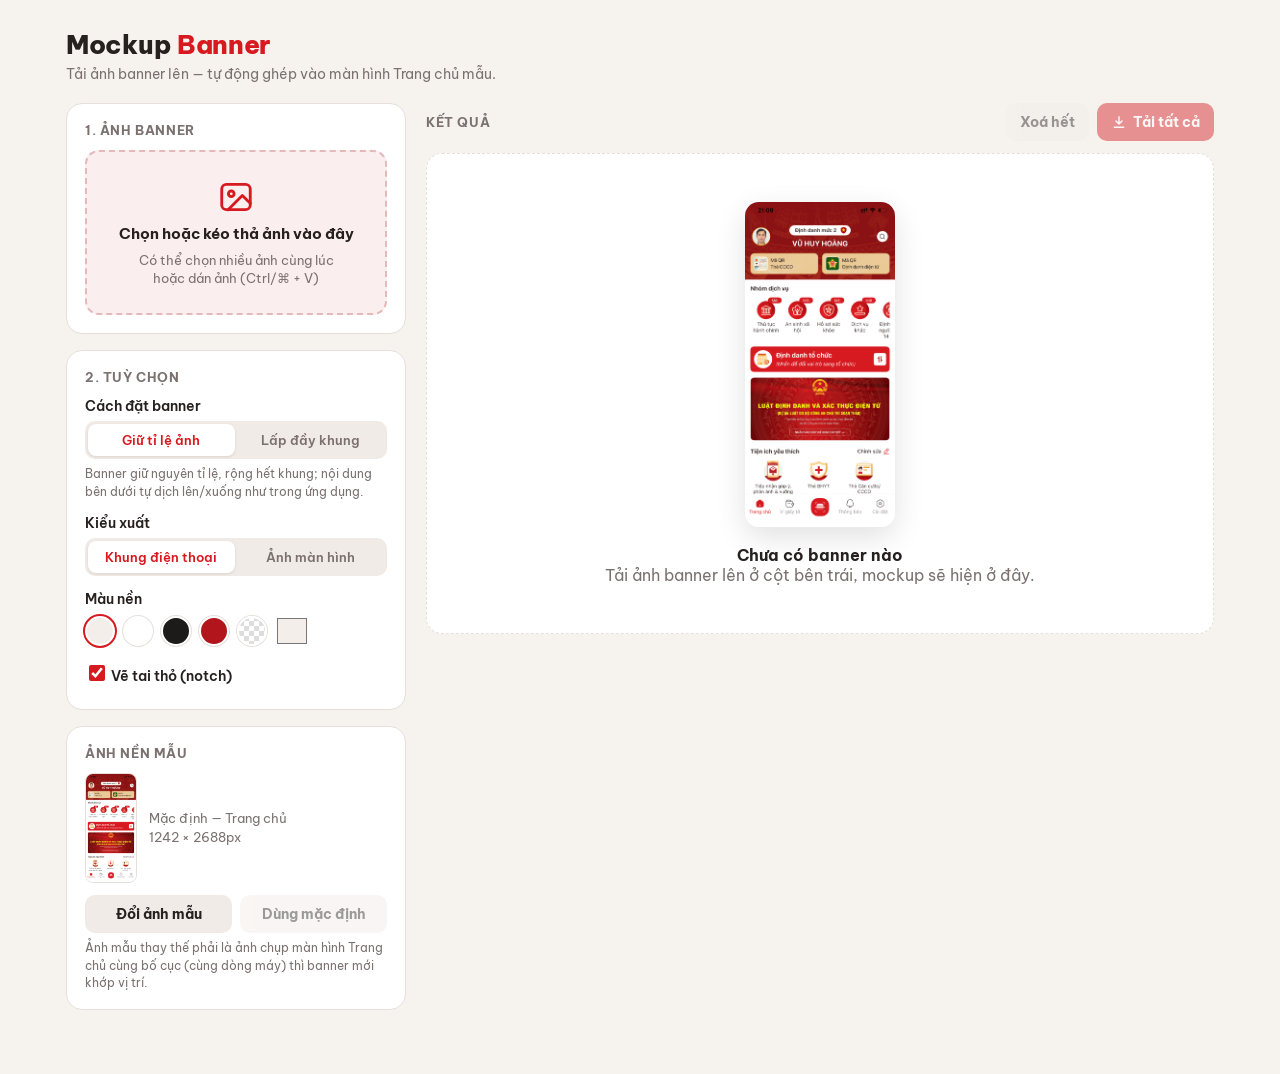
==== mockup/index.html @ 3aef57da "Add banner mockup tool: upload a banner and composite it into the home-screen template Co-Authored-B" ====
<!doctype html>
<html lang="vi">
<head>
  <meta charset="utf-8">
  <meta name="viewport" content="width=device-width, initial-scale=1">
  <title>Mockup Banner</title>
  <meta name="description" content="Tải ảnh banner lên, tự động ghép vào màn hình Trang chủ mẫu để xem trước.">
  <link rel="preconnect" href="https://fonts.googleapis.com">
  <link rel="preconnect" href="https://fonts.gstatic.com" crossorigin>
  <link href="https://fonts.googleapis.com/css2?family=Be+Vietnam+Pro:wght@400;500;600;700;800&display=swap" rel="stylesheet">
  <style>
    :root {
      --red: #d71920; --red-dark: #a3151a;
      --bg: #f6f3ef; --card: #ffffff; --text: #26201f; --muted: #7b7270;
      --line: #e6dfda; --soft: #fbeeee;
    }
    * { box-sizing: border-box; }
    html, body { margin: 0; }
    body {
      background: var(--bg); color: var(--text);
      font-family: 'Be Vietnam Pro', -apple-system, BlinkMacSystemFont, 'Segoe UI', Roboto, sans-serif;
      -webkit-font-smoothing: antialiased;
    }
    button, input, select { font: inherit; color: inherit; }
    .wrap { max-width: 1180px; margin: 0 auto; padding: 28px 16px 64px; }
    header { display: flex; align-items: flex-end; justify-content: space-between; gap: 16px; flex-wrap: wrap; margin-bottom: 20px; }
    h1 { margin: 0; font-size: 26px; font-weight: 800; letter-spacing: -.3px; }
    h1 span { color: var(--red); }
    .sub { margin: 4px 0 0; color: var(--muted); font-size: 14px; }

    .layout { display: grid; grid-template-columns: 340px 1fr; gap: 20px; align-items: start; }
    @media (max-width: 860px) { .layout { grid-template-columns: 1fr; } }

    .panel { background: var(--card); border: 1px solid var(--line); border-radius: 16px; padding: 18px; }
    .panel + .panel { margin-top: 16px; }
    .panel h2 { margin: 0 0 12px; font-size: 13px; font-weight: 700; text-transform: uppercase; letter-spacing: .6px; color: var(--muted); }

    .drop {
      display: flex; flex-direction: column; align-items: center; justify-content: center; gap: 8px; text-align: center;
      border: 2px dashed #e3b9b9; background: var(--soft); border-radius: 14px; padding: 26px 14px; cursor: pointer;
      transition: border-color .15s, background .15s;
    }
    .drop:hover, .drop.over { border-color: var(--red); background: #fde3e3; }
    .drop svg { width: 38px; height: 38px; color: var(--red); }
    .drop b { font-size: 15px; }
    .drop small { color: var(--muted); font-size: 12.5px; line-height: 1.45; }

    .field { margin-bottom: 14px; }
    .field:last-child { margin-bottom: 0; }
    .field > label { display: block; font-size: 13.5px; font-weight: 600; margin-bottom: 6px; }
    .seg { display: grid; grid-template-columns: 1fr 1fr; background: #f1ebe7; border-radius: 10px; padding: 3px; gap: 3px; }
    .seg button { border: 0; background: transparent; border-radius: 8px; padding: 8px 6px; font-size: 13px; font-weight: 600; cursor: pointer; color: var(--muted); }
    .seg button.on { background: #fff; color: var(--red); box-shadow: 0 1px 3px rgba(0,0,0,.1); }
    .hint { color: var(--muted); font-size: 12px; margin: 6px 0 0; line-height: 1.45; }
    .swatches { display: flex; gap: 8px; align-items: center; flex-wrap: wrap; }
    .sw { width: 30px; height: 30px; border-radius: 50%; border: 2px solid #fff; box-shadow: 0 0 0 1px var(--line); cursor: pointer; padding: 0; }
    .sw.on { box-shadow: 0 0 0 2px var(--red); }
    .swatches input[type=color] { width: 34px; height: 34px; border: 0; padding: 0; background: none; cursor: pointer; }
    .row { display: flex; align-items: center; gap: 8px; font-size: 13.5px; }
    .row input[type=checkbox] { accent-color: var(--red); width: 16px; height: 16px; }

    .btn { display: inline-flex; align-items: center; justify-content: center; gap: 6px; border: 0; border-radius: 10px; padding: 10px 14px; font-weight: 700; font-size: 13.5px; cursor: pointer; text-decoration: none; }
    .btn-red { background: var(--red); color: #fff; }
    .btn-red:hover { background: var(--red-dark); }
    .btn-ghost { background: #f1ebe7; color: var(--text); }
    .btn-ghost:hover { background: #e8e0db; }
    .btn:disabled { opacity: .45; cursor: default; }
    .tpl { display: flex; gap: 12px; align-items: center; }
    .tpl img { width: 52px; border-radius: 8px; border: 1px solid var(--line); }
    .tpl .meta { font-size: 12.5px; color: var(--muted); line-height: 1.5; flex: 1; }

    .results-head { display: flex; justify-content: space-between; align-items: center; gap: 10px; margin-bottom: 12px; flex-wrap: wrap; }
    .results-head h2 { margin: 0; }
    .grid { display: grid; grid-template-columns: repeat(auto-fill, minmax(250px, 1fr)); gap: 16px; }
    .card { background: var(--card); border: 1px solid var(--line); border-radius: 16px; overflow: hidden; display: flex; flex-direction: column; }
    .card .shot { background: #efe9e5; display: flex; align-items: center; justify-content: center; padding: 14px; flex: 1; }
    .card .shot img { width: 100%; height: auto; display: block; cursor: zoom-in; border-radius: 6px; }
    .card .foot { display: flex; align-items: center; justify-content: space-between; gap: 8px; padding: 10px 12px; border-top: 1px solid var(--line); }
    .card .name { font-size: 12.5px; color: var(--muted); overflow: hidden; text-overflow: ellipsis; white-space: nowrap; min-width: 0; }
    .card .actions { display: flex; gap: 6px; flex-shrink: 0; }
    .icon-btn { width: 34px; height: 34px; border-radius: 9px; border: 0; background: #f1ebe7; cursor: pointer; display: grid; place-items: center; }
    .icon-btn:hover { background: #e8e0db; }
    .icon-btn svg { width: 17px; height: 17px; }

    .empty { border: 1px dashed var(--line); border-radius: 16px; padding: 48px 20px; text-align: center; color: var(--muted); background: var(--card); }
    .empty img { width: 150px; border-radius: 14px; box-shadow: 0 10px 30px rgba(0,0,0,.12); margin-bottom: 14px; }
    .err { background: #fff4e5; border: 1px solid #f3cf99; color: #7a4b00; border-radius: 12px; padding: 12px 14px; font-size: 13.5px; margin-bottom: 14px; display: none; }

    .lightbox { position: fixed; inset: 0; background: rgba(20,14,14,.86); display: none; align-items: center; justify-content: center; z-index: 50; padding: 16px; cursor: zoom-out; }
    .lightbox.on { display: flex; }
    .lightbox img { max-width: 100%; max-height: 100%; border-radius: 8px; }
  </style>
</head>
<body>
<div class="wrap">
  <header>
    <div>
      <h1>Mockup <span>Banner</span></h1>
      <p class="sub">Tải ảnh banner lên — tự động ghép vào màn hình Trang chủ mẫu.</p>
    </div>
  </header>

  <div class="err" id="err"></div>

  <div class="layout">
    <aside>
      <div class="panel">
        <h2>1. Ảnh banner</h2>
        <label class="drop" id="drop">
          <svg viewBox="0 0 24 24" fill="none" stroke="currentColor" stroke-width="1.8" stroke-linecap="round" stroke-linejoin="round"><rect x="3" y="4" width="18" height="16" rx="3"/><circle cx="9" cy="10" r="1.8"/><path d="m21 16-5-5-9 9"/></svg>
          <b>Chọn hoặc kéo thả ảnh vào đây</b>
          <small>Có thể chọn nhiều ảnh cùng lúc<br>hoặc dán ảnh (Ctrl/⌘ + V)</small>
          <input id="file" type="file" accept="image/*" multiple hidden>
        </label>
      </div>

      <div class="panel">
        <h2>2. Tuỳ chọn</h2>
        <div class="field">
          <label>Cách đặt banner</label>
          <div class="seg" data-opt="fit">
            <button data-v="auto" class="on">Giữ tỉ lệ ảnh</button>
            <button data-v="cover">Lấp đầy khung</button>
          </div>
          <p class="hint" id="fitHint"></p>
        </div>
        <div class="field">
          <label>Kiểu xuất</label>
          <div class="seg" data-opt="style">
            <button data-v="frame" class="on">Khung điện thoại</button>
            <button data-v="screen">Ảnh màn hình</button>
          </div>
        </div>
        <div class="field" id="bgField">
          <label>Màu nền</label>
          <div class="swatches" id="swatches">
            <button class="sw on" data-c="#f3eee9" style="background:#f3eee9" title="Kem"></button>
            <button class="sw" data-c="#ffffff" style="background:#ffffff" title="Trắng"></button>
            <button class="sw" data-c="#1d1a1a" style="background:#1d1a1a" title="Đen"></button>
            <button class="sw" data-c="#b3151c" style="background:#b3151c" title="Đỏ"></button>
            <button class="sw" data-c="transparent" style="background:repeating-conic-gradient(#ddd 0 25%,#fff 0 50%) 0/10px 10px" title="Trong suốt"></button>
            <input type="color" id="bgColor" value="#f3eee9" title="Chọn màu khác">
          </div>
        </div>
        <div class="field" id="notchField">
          <label class="row"><input type="checkbox" id="notch" checked> Vẽ tai thỏ (notch)</label>
        </div>
      </div>

      <div class="panel">
        <h2>Ảnh nền mẫu</h2>
        <div class="tpl">
          <img id="tplThumb" alt="Ảnh màn hình mẫu">
          <div class="meta" id="tplMeta">Đang tải…</div>
        </div>
        <div style="display:flex;gap:8px;margin-top:12px;flex-wrap:wrap">
          <label class="btn btn-ghost" style="flex:1">Đổi ảnh mẫu<input id="tplFile" type="file" accept="image/*" hidden></label>
          <button class="btn btn-ghost" id="tplReset" style="flex:1" disabled>Dùng mặc định</button>
        </div>
        <p class="hint">Ảnh mẫu thay thế phải là ảnh chụp màn hình Trang chủ cùng bố cục (cùng dòng máy) thì banner mới khớp vị trí.</p>
      </div>
    </aside>

    <main>
      <div class="results-head">
        <h2 style="font-size:13px;font-weight:700;text-transform:uppercase;letter-spacing:.6px;color:var(--muted)">Kết quả</h2>
        <div style="display:flex;gap:8px">
          <button class="btn btn-ghost" id="clearAll" disabled>Xoá hết</button>
          <button class="btn btn-red" id="dlAll" disabled>
            <svg width="16" height="16" viewBox="0 0 24 24" fill="none" stroke="currentColor" stroke-width="2.2" stroke-linecap="round" stroke-linejoin="round"><path d="M12 4v11m0 0-4.5-4.5M12 15l4.5-4.5M5 20h14"/></svg>
            Tải tất cả
          </button>
        </div>
      </div>
      <div class="grid" id="grid"></div>
      <div class="empty" id="empty">
        <img id="emptyImg" alt="">
        <div><b style="color:var(--text)">Chưa có banner nào</b><br>Tải ảnh banner lên ở cột bên trái, mockup sẽ hiện ở đây.</div>
      </div>
    </main>
  </div>
</div>

<div class="lightbox" id="lightbox"><img alt="Xem lớn"></div>

<script>
(() => {
  // Toạ độ đo trên ảnh mẫu 1242×2688 (iPhone @3x). Tự co giãn theo chiều rộng ảnh mẫu.
  const BASE_W = 1242;
  const G = {
    box: { x: 45, y: 1450, w: 1152, h: 522, r: 27 },  // viền xám #efefef bao quanh banner
    border: 3,
    imgR: 24,
    contentEnd: 2409,                                   // mép trên thanh tab dưới (phần cố định)
    borderColor: '#efefef'
  };
  const DEFAULT_TPL = 'template-home.png';

  const state = {
    fit: 'auto', style: 'frame', bg: '#f3eee9', notch: true,
    tpl: null, tplIsDefault: true,
    items: []   // { id, name, img, url, blob }
  };

  const $ = s => document.querySelector(s);
  const grid = $('#grid'), empty = $('#empty');

  // ---------- helpers ----------
  const loadImage = src => new Promise((res, rej) => {
    const im = new Image();
    im.onload = () => res(im);
    im.onerror = () => rej(new Error('Không đọc được ảnh'));
    im.src = src;
  });
  const fileToImage = file => loadImage(URL.createObjectURL(file));

  function rr(ctx, x, y, w, h, r) {
    ctx.beginPath();
    ctx.moveTo(x + r, y);
    ctx.arcTo(x + w, y, x + w, y + h, r);
    ctx.arcTo(x + w, y + h, x, y + h, r);
    ctx.arcTo(x, y + h, x, y, r);
    ctx.arcTo(x, y, x + w, y, r);
    ctx.closePath();
  }

  function drawCover(ctx, img, dx, dy, dw, dh) {
    const s = Math.max(dw / img.naturalWidth, dh / img.naturalHeight);
    const sw = dw / s, sh = dh / s;
    const sx = (img.naturalWidth - sw) / 2, sy = (img.naturalHeight - sh) / 2;
    ctx.drawImage(img, sx, sy, sw, sh, dx, dy, dw, dh);
  }

  function showError(msg) {
    const e = $('#err');
    e.textContent = msg; e.style.display = msg ? 'block' : 'none';
  }

  // ---------- compositing ----------
  function renderScreen(tpl, banner, fit) {
    const W = tpl.naturalWidth, H = tpl.naturalHeight, k = W / BASE_W;
    const c = document.createElement('canvas');
    c.width = W; c.height = H;
    const ctx = c.getContext('2d');
    ctx.imageSmoothingQuality = 'high';
    ctx.drawImage(tpl, 0, 0);

    const b = G.border * k;
    const box = { x: G.box.x * k, y: G.box.y * k, w: G.box.w * k, h: G.box.h * k };
    const innerW = box.w - 2 * b, oldInnerH = box.h - 2 * b;
    const contentEnd = G.contentEnd * k;
    const boxBottom = box.y + box.h;

    let innerH = oldInnerH;
    if (fit === 'auto') {
      innerH = innerW * banner.naturalHeight / banner.naturalWidth;
      innerH = Math.min(innerH, contentEnd - box.y - 2 * b - 20 * k);  // không vượt quá màn hình
    }
    innerH = Math.round(innerH);
    const d = innerH - oldInnerH;

    // Xoá banner cũ (và đẩy nội dung bên dưới nếu chiều cao thay đổi)
    ctx.fillStyle = '#ffffff';
    if (Math.abs(d) >= 1) {
      ctx.fillRect(0, box.y - 2, W, contentEnd - box.y + 2);
      ctx.save();
      ctx.beginPath(); ctx.rect(0, box.y, W, contentEnd - box.y); ctx.clip();
      const srcH = contentEnd - boxBottom;
      ctx.drawImage(tpl, 0, boxBottom, W, srcH, 0, boxBottom + d, W, srcH);
      ctx.restore();
      // Vẽ lại thanh tab cố định ở dưới
      ctx.drawImage(tpl, 0, contentEnd, W, H - contentEnd, 0, contentEnd, W, H - contentEnd);
    } else {
      ctx.fillRect(box.x - 2, box.y - 2, box.w + 4, box.h + 4);
    }

    // Viền + banner mới
    const r = G.box.r * k, ir = G.imgR * k;
    ctx.fillStyle = G.borderColor;
    rr(ctx, box.x, box.y, box.w, innerH + 2 * b, r); ctx.fill();
    ctx.save();
    rr(ctx, box.x + b, box.y + b, innerW, innerH, ir); ctx.clip();
    ctx.fillStyle = '#ffffff'; ctx.fillRect(box.x + b, box.y + b, innerW, innerH);
    drawCover(ctx, banner, box.x + b, box.y + b, innerW, innerH);
    ctx.restore();
    return c;
  }

  function renderFrame(screen, bg, notch) {
    const W = screen.width, H = screen.height, k = W / BASE_W;
    const bezel = Math.round(46 * k), pad = Math.round(150 * k);
    const screenR = 150 * k, bodyR = screenR + bezel;
    const c = document.createElement('canvas');
    c.width = W + 2 * (bezel + pad); c.height = H + 2 * (bezel + pad);
    const ctx = c.getContext('2d');

    if (bg !== 'transparent') { ctx.fillStyle = bg; ctx.fillRect(0, 0, c.width, c.height); }

    const bx = pad, by = pad, bw = W + 2 * bezel, bh = H + 2 * bezel;
    // Nút bấm cạnh máy
    ctx.fillStyle = '#2a2a2e';
    const btn = (x, y, w, h) => { rr(ctx, x, y, w, h, Math.min(w, h) / 2); ctx.fill(); };
    btn(bx - 9 * k, by + 330 * k, 14 * k, 110 * k);
    btn(bx - 9 * k, by + 520 * k, 14 * k, 200 * k);
    btn(bx - 9 * k, by + 760 * k, 14 * k, 200 * k);
    btn(bx + bw - 5 * k, by + 600 * k, 14 * k, 300 * k);

    // Thân máy + bóng đổ
    ctx.save();
    ctx.shadowColor = 'rgba(0,0,0,.28)'; ctx.shadowBlur = 90 * k; ctx.shadowOffsetY = 40 * k;
    ctx.fillStyle = '#111113';
    rr(ctx, bx, by, bw, bh, bodyR); ctx.fill();
    ctx.restore();
    // Viền kim loại
    ctx.lineWidth = 6 * k; ctx.strokeStyle = '#3b3b40';
    rr(ctx, bx + 3 * k, by + 3 * k, bw - 6 * k, bh - 6 * k, bodyR - 3 * k); ctx.stroke();

    // Màn hình
    const sx = bx + bezel, sy = by + bezel;
    ctx.save();
    rr(ctx, sx, sy, W, H, screenR); ctx.clip();
    ctx.drawImage(screen, sx, sy);
    if (notch) {
      const nw = 630 * k, nh = 92 * k, nx = sx + (W - nw) / 2, top = sy - 2;
      const cr = 26 * k, er = 18 * k;  // bo góc dưới, bo tai nối viền
      ctx.fillStyle = '#000';
      ctx.beginPath();
      ctx.moveTo(nx - er, top);
      ctx.lineTo(nx + nw + er, top);
      ctx.arcTo(nx + nw, top, nx + nw, top + er, er);
      ctx.lineTo(nx + nw, top + nh - cr);
      ctx.arcTo(nx + nw, top + nh, nx + nw - cr, top + nh, cr);
      ctx.lineTo(nx + cr, top + nh);
      ctx.arcTo(nx, top + nh, nx, top + nh - cr, cr);
      ctx.lineTo(nx, top + er);
      ctx.arcTo(nx, top, nx - er, top, er);
      ctx.closePath(); ctx.fill();
      // loa + camera
      ctx.fillStyle = '#1c1c20';
      rr(ctx, sx + W / 2 - 75 * k, top + 26 * k, 150 * k, 16 * k, 8 * k); ctx.fill();
      ctx.fillStyle = '#14161f';
      ctx.beginPath(); ctx.arc(sx + W / 2 + 140 * k, top + 34 * k, 17 * k, 0, Math.PI * 2); ctx.fill();
    }
    ctx.restore();
    return c;
  }

  const toBlob = c => new Promise((res, rej) => {
    try { c.toBlob(b => b ? res(b) : rej(new Error('toBlob')), 'image/png'); }
    catch (e) { rej(e); }
  });

  async function renderItem(item) {
    const screen = renderScreen(state.tpl, item.img, state.fit);
    const out = state.style === 'frame' ? renderFrame(screen, state.bg, state.notch) : screen;
    const blob = await toBlob(out);
    if (item.url) URL.revokeObjectURL(item.url);
    item.blob = blob; item.url = URL.createObjectURL(blob);
  }

  // ---------- UI ----------
  function outName(item) {
    const base = item.name.replace(/\.[^.]+$/, '') || 'banner';
    return `mockup-${base}${state.style === 'frame' ? '-khung' : ''}.png`;
  }

  function download(item) {
    const a = document.createElement('a');
    a.href = item.url; a.download = outName(item);
    document.body.appendChild(a); a.click(); a.remove();
  }

  function paint() {
    grid.innerHTML = '';
    empty.style.display = state.items.length ? 'none' : 'block';
    $('#dlAll').disabled = $('#clearAll').disabled = !state.items.length;
    for (const item of state.items) {
      const card = document.createElement('div');
      card.className = 'card';
      card.innerHTML = `
        <div class="shot"><img alt="Mockup"></div>
        <div class="foot">
          <span class="name"></span>
          <span class="actions">
            <button class="icon-btn" data-a="rm" title="Xoá"><svg viewBox="0 0 24 24" fill="none" stroke="currentColor" stroke-width="2" stroke-linecap="round"><path d="M6 6l12 12M18 6 6 18"/></svg></button>
            <button class="icon-btn" data-a="dl" title="Tải PNG" style="background:var(--red);color:#fff"><svg viewBox="0 0 24 24" fill="none" stroke="currentColor" stroke-width="2.2" stroke-linecap="round" stroke-linejoin="round"><path d="M12 4v11m0 0-4.5-4.5M12 15l4.5-4.5M5 20h14"/></svg></button>
          </span>
        </div>`;
      card.querySelector('img').src = item.url;
      card.querySelector('.name').textContent = item.name;
      card.querySelector('img').onclick = () => openLightbox(item.url);
      card.querySelector('[data-a=dl]').onclick = () => download(item);
      card.querySelector('[data-a=rm]').onclick = () => {
        state.items = state.items.filter(i => i !== item);
        URL.revokeObjectURL(item.url); paint();
      };
      grid.appendChild(card);
    }
  }

  async function rerenderAll() {
    if (!state.tpl) return;
    try {
      for (const item of state.items) await renderItem(item);
      showError('');
    } catch (e) { handleRenderError(e); }
    paint();
  }

  function handleRenderError(e) {
    console.error(e);
    if (e && e.name === 'SecurityError') {
      showError('Trình duyệt chặn xuất ảnh khi mở file trực tiếp (file://). Hãy mở trang qua máy chủ web (vd: python3 -m http.server) hoặc GitHub Pages — hoặc bấm “Đổi ảnh mẫu” và chọn lại file template-home.png.');
    } else {
      showError('Có lỗi khi tạo mockup: ' + (e && e.message || e));
    }
  }

  async function addFiles(files) {
    const list = [...files].filter(f => f.type.startsWith('image/'));
    if (!list.length) return;
    if (!state.tpl) { showError('Ảnh mẫu chưa tải xong, thử lại sau giây lát.'); return; }
    for (const f of list) {
      try {
        const img = await fileToImage(f);
        const item = { id: Math.random().toString(36).slice(2), name: f.name || 'banner.png', img };
        await renderItem(item);
        state.items.unshift(item);
        showError('');
      } catch (e) { handleRenderError(e); }
    }
    paint();
  }

  function updateFitHint() {
    $('#fitHint').textContent = state.fit === 'auto'
      ? 'Banner giữ nguyên tỉ lệ, rộng hết khung; nội dung bên dưới tự dịch lên/xuống như trong ứng dụng.'
      : 'Banner được cắt cho vừa đúng khung banner cũ (tỉ lệ ≈ 2,22 : 1), không dịch chuyển nội dung khác.';
  }

  function updateStyleFields() {
    const f = state.style === 'frame';
    $('#bgField').style.display = f ? '' : 'none';
    $('#notchField').style.display = f ? '' : 'none';
  }

  // Segmented controls
  document.querySelectorAll('.seg').forEach(seg => {
    seg.addEventListener('click', e => {
      const b = e.target.closest('button'); if (!b) return;
      seg.querySelectorAll('button').forEach(x => x.classList.toggle('on', x === b));
      state[seg.dataset.opt] = b.dataset.v;
      updateFitHint(); updateStyleFields(); rerenderAll();
    });
  });

  // Background swatches
  const setBg = c => {
    state.bg = c;
    document.querySelectorAll('.sw').forEach(s => s.classList.toggle('on', s.dataset.c === c));
    rerenderAll();
  };
  document.querySelectorAll('.sw').forEach(s => s.onclick = () => setBg(s.dataset.c));
  $('#bgColor').addEventListener('input', e => setBg(e.target.value));
  $('#notch').addEventListener('change', e => { state.notch = e.target.checked; rerenderAll(); });

  // Upload: click / drag-drop / paste
  const drop = $('#drop'), fileIn = $('#file');
  fileIn.addEventListener('change', () => { addFiles(fileIn.files); fileIn.value = ''; });
  ['dragenter', 'dragover'].forEach(ev => document.addEventListener(ev, e => { e.preventDefault(); drop.classList.add('over'); }));
  ['dragleave', 'drop'].forEach(ev => document.addEventListener(ev, e => {
    e.preventDefault();
    if (ev === 'drop' || e.target === document.documentElement) drop.classList.remove('over');
  }));
  document.addEventListener('drop', e => addFiles(e.dataTransfer.files));
  document.addEventListener('paste', e => {
    const files = [...(e.clipboardData?.items || [])].filter(i => i.kind === 'file').map(i => i.getAsFile()).filter(Boolean);
    addFiles(files);
  });

  $('#dlAll').onclick = async () => {
    for (const item of state.items) { download(item); await new Promise(r => setTimeout(r, 350)); }
  };
  $('#clearAll').onclick = () => {
    state.items.forEach(i => URL.revokeObjectURL(i.url));
    state.items = []; paint();
  };

  // Lightbox
  const lb = $('#lightbox');
  function openLightbox(url) { lb.querySelector('img').src = url; lb.classList.add('on'); }
  lb.onclick = () => lb.classList.remove('on');
  document.addEventListener('keydown', e => { if (e.key === 'Escape') lb.classList.remove('on'); });

  // Template
  async function setTemplate(src, isDefault) {
    try {
      state.tpl = await loadImage(src);
      state.tplIsDefault = isDefault;
      $('#tplThumb').src = src; $('#emptyImg').src = src;
      const t = state.tpl;
      const ratioOk = Math.abs(t.naturalHeight / t.naturalWidth - 2688 / 1242) < 0.02;
      $('#tplMeta').innerHTML = `${isDefault ? 'Mặc định — Trang chủ' : 'Ảnh mẫu tuỳ chỉnh'}<br>${t.naturalWidth} × ${t.naturalHeight}px` +
        (ratioOk ? '' : '<br><span style="color:#b45309">⚠ Tỉ lệ khác ảnh mặc định, banner có thể lệch.</span>');
      $('#tplReset').disabled = isDefault;
      await rerenderAll();
    } catch (e) {
      showError('Không tải được ảnh mẫu “' + DEFAULT_TPL + '”. Hãy bấm “Đổi ảnh mẫu” để chọn ảnh chụp màn hình Trang chủ.');
      $('#tplMeta').textContent = 'Chưa có ảnh mẫu';
    }
  }
  $('#tplFile').addEventListener('change', e => {
    const f = e.target.files[0]; if (f) setTemplate(URL.createObjectURL(f), false);
    e.target.value = '';
  });
  $('#tplReset').onclick = () => setTemplate(DEFAULT_TPL, true);

  updateFitHint(); updateStyleFields(); paint();
  setTemplate(DEFAULT_TPL, true);
})();
</script>
</body>
</html>
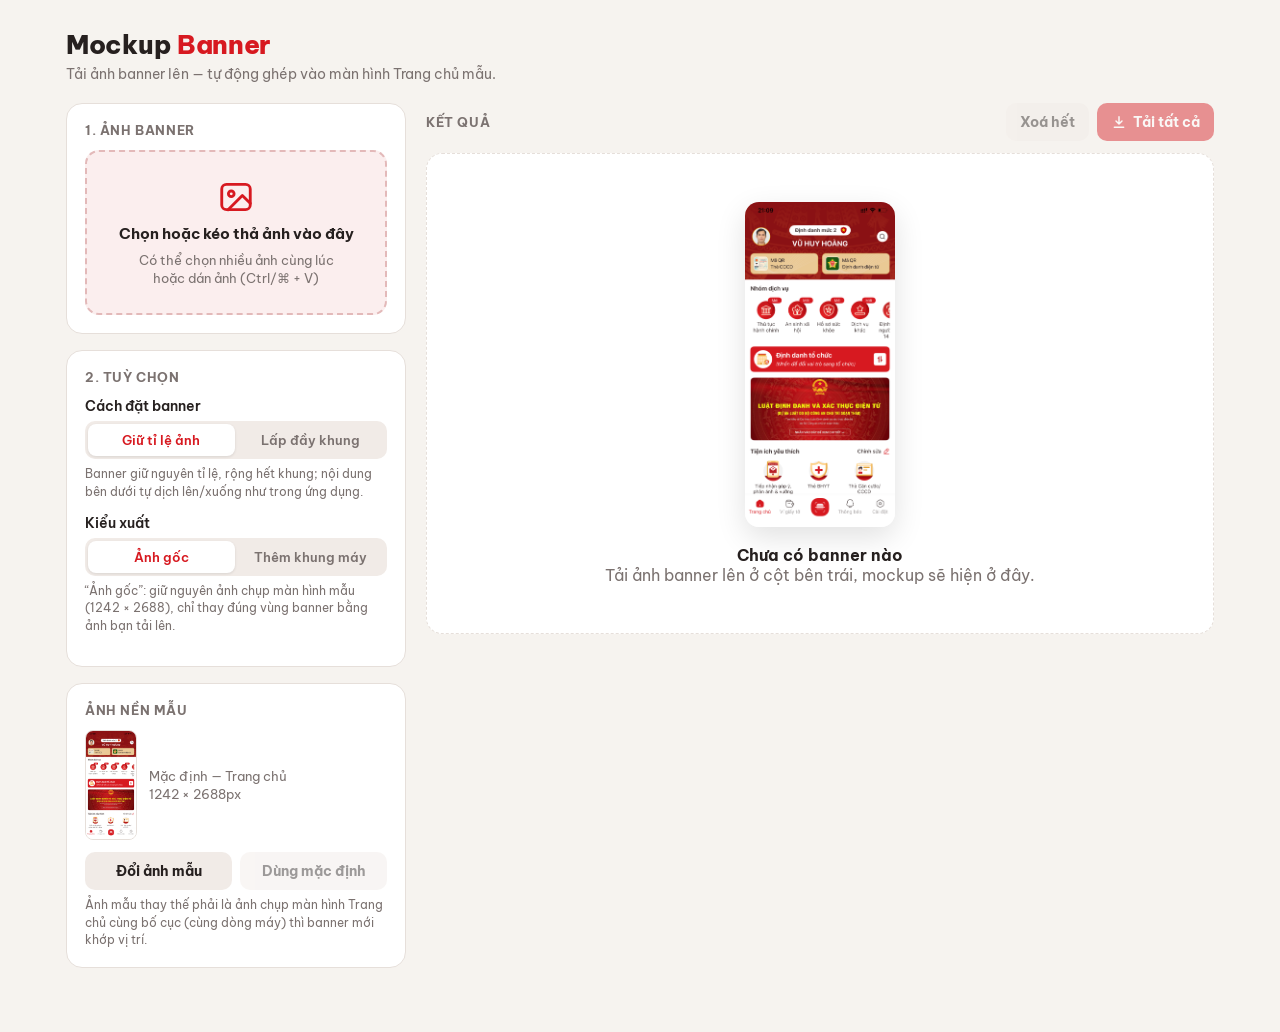
==== commit 57fae9ec: "Mockup: default to original screenshot output, phone frame optional Co-Authored-By: Claude Opus 5.5 " ====
--- a/mockup/index.html
+++ b/mockup/index.html
@@ -127,9 +127,10 @@
         <div class="field">
           <label>Kiểu xuất</label>
           <div class="seg" data-opt="style">
-            <button data-v="frame" class="on">Khung điện thoại</button>
-            <button data-v="screen">Ảnh màn hình</button>
+            <button data-v="screen" class="on">Ảnh gốc</button>
+            <button data-v="frame">Thêm khung máy</button>
           </div>
+          <p class="hint">“Ảnh gốc”: giữ nguyên ảnh chụp màn hình mẫu (1242 × 2688), chỉ thay đúng vùng banner bằng ảnh bạn tải lên.</p>
         </div>
         <div class="field" id="bgField">
           <label>Màu nền</label>
@@ -197,7 +198,7 @@
   const DEFAULT_TPL = 'template-home.png';
 
   const state = {
-    fit: 'auto', style: 'frame', bg: '#f3eee9', notch: true,
+    fit: 'auto', style: 'screen', bg: '#f3eee9', notch: true,
     tpl: null, tplIsDefault: true,
     items: []   // { id, name, img, url, blob }
   };
